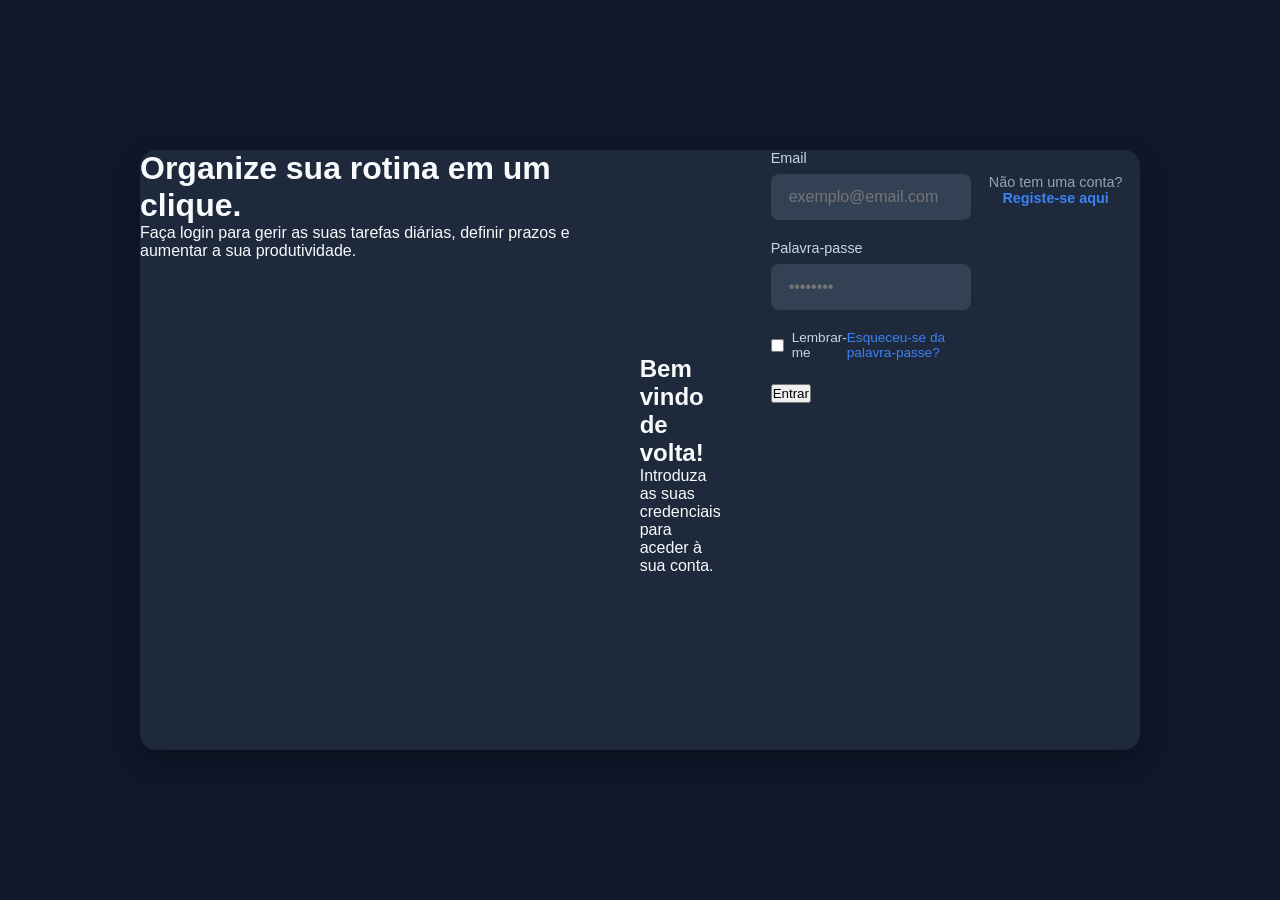
==== index.html @ a26d4cc4 "criação" ====
<!DOCTYPE html>
<html lang="pt-BR">
<head>
    <meta charset="UTF-8">
    <meta name="viewport" content="width=device-width, initial-scale=1.0">
    <link rel="stylesheet" href="style.css">
    <title>Login</title>
</head>
<body>
    <div class="container">
        <div class="tarefas">
            <h1>Organize sua rotina em um clique.</h1>
            <p>Faça login para gerir as suas tarefas diárias, definir prazos e aumentar a sua produtividade.</p>
        </div>
        <div class="form-container">
            <div class="form-header"></div>
            <h2> Bem vindo de volta!</h2>
            <p>Introduza as suas credenciais para aceder à sua conta.</p>
        </div>
        <form id="loginForm" onsubmit="handleLogin(event)">
            <div class="input-group">
                <label for="Email">Email</label>
                <input type="email" id="email" placeholder="exemplo@email.com" required>
            </div>

            <div class="input-group">
                    <label for="password">Palavra-passe</label>
                    <input type="password" id="password" placeholder="••••••••" required>
                </div>
                  <div class="form-actions">
                    <label class="remember-me">
                        <input type="checkbox"> Lembrar-me
                    </label>
                    <a href="#" class="forgot-password">Esqueceu-se da palavra-passe?</a>
                </div>
                <button type="submit">Entrar</button>
        </form>
        <div class="form-footer">
                Não tem uma conta? <a href="#">Registe-se aqui</a>
            </div>
    </div>
    <script src="tarefas.js"></script>
</body>
</html>
---- style.css ----
* {
            margin: 0;
            padding: 0;
            box-sizing: border-box;
            font-family: 'Segoe UI', Tahoma, Geneva, Verdana, sans-serif;
        }

        body {
            background-color: #0f172a;
            color: #f8fafc;
            display: flex;
            align-items: center;
            justify-content: center;
            min-height: 100vh;
        }

        .container {
            display: flex;
            width: 100%;
            max-width: 1000px;
            height: 600px;
            background-color: #1e293b;
            border-radius: 16px;
            overflow: hidden;
            box-shadow: 0 10px 25px rgba(0, 0, 0, 0.3);
        }

        /* Lado Esquerdo - Painel de Produtividade */
        .sidebar {
            flex: 1;
            background: linear-gradient(135deg, #2563eb, #1d4ed8);
            display: flex;
            flex-direction: column;
            justify-content: center;
            padding: 40px;
            position: relative;
        }

        .sidebar h1 {
            font-size: 2.5rem;
            font-weight: 700;
            line-height: 1.2;
            margin-bottom: 16px;
        }

        .sidebar p {
            color: #bfdbfe;
            font-size: 1.1rem;
            line-height: 1.6;
        }

        /* Lado Direito - Formulário de Login */
        .form-container {
            flex: 1;
            display: flex;
            flex-direction: column;
            justify-content: center;
            padding: 50px;
            background-color: #1e293b;
        }

        .form-header {
            margin-bottom: 30px;
        }

        .form-header h2 {
            font-size: 1.8rem;
            margin-bottom: 8px;
        }

        .form-header p {
            color: #94a3b8;
            font-size: 0.95rem;
        }

        .input-group {
            margin-bottom: 20px;
            position: relative;
        }

        .input-group label {
            display: block;
            margin-bottom: 8px;
            color: #cbd5e1;
            font-size: 0.9rem;
        }

        .input-group input {
            width: 100%;
            padding: 12px 16px;
            background-color: #334155;
            border: 2px solid transparent;
            border-radius: 8px;
            color: #fff;
            font-size: 1rem;
            transition: all 0.3s ease;
        }

        .input-group input:focus {
            outline: none;
            border-color: #2563eb;
            background-color: #1e293b;
        }

        .form-actions {
            display: flex;
            justify-content: space-between;
            align-items: center;
            margin-bottom: 24px;
            font-size: 0.85rem;
        }

        .remember-me {
            display: flex;
            align-items: center;
            gap: 8px;
            color: #cbd5e1;
            cursor: pointer;
        }

        .forgot-password {
            color: #3b82f6;
            text-decoration: none;
            transition: color 0.2s;
        }

        .forgot-password:hover {
            color: #2563eb;
            text-decoration: underline;
        }

        .btn-login {
            width: 100%;
            padding: 14px;
            background-color: #2563eb;
            color: #fff;
            border: none;
            border-radius: 8px;
            font-size: 1rem;
            font-weight: 600;
            cursor: pointer;
            transition: background-color 0.2s;
        }

        .btn-login:hover {
            background-color: #1d4ed8;
        }

        .form-footer {
            margin-top: 24px;
            text-align: center;
            font-size: 0.9rem;
            color: #94a3b8;
        }

        .form-footer a {
            color: #3b82f6;
            text-decoration: none;
            font-weight: 600;
        }

        .form-footer a:hover {
            text-decoration: underline;
        }

        /* Responsividade para Dispositivos Móveis */
        @media (max-width: 768px) {
            .container {
                flex-direction: column;
                height: auto;
                max-width: 450px;
                margin: 20px;
            }

            .sidebar {
                padding: 30px;
                text-align: center;
            }

            .sidebar h1 {
                font-size: 1.8rem;
            }

            .form-container {
                padding: 30px;
            }
        }
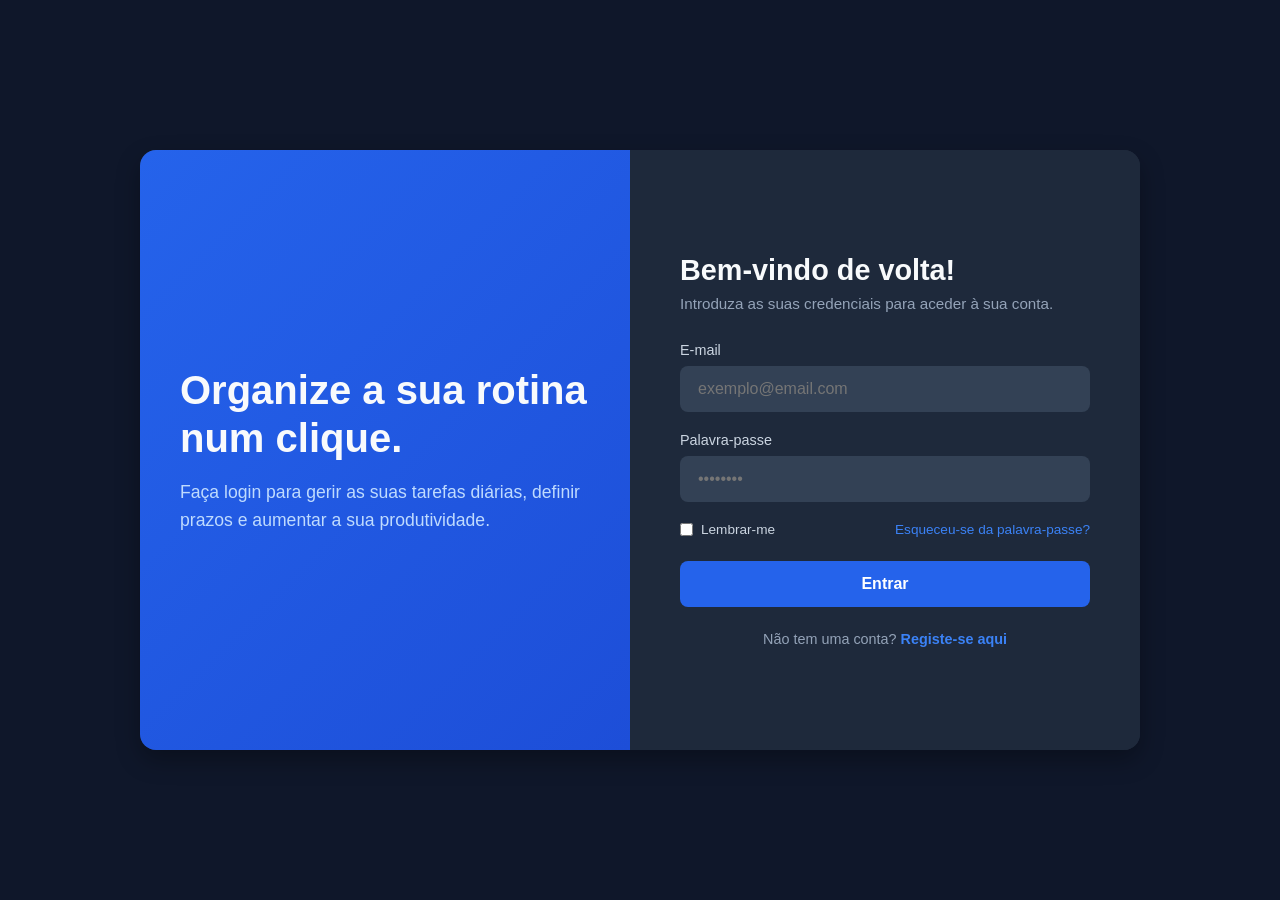
==== commit aa9c13b2: "alteração" ====
--- a/index.html
+++ b/index.html
@@ -1,44 +1,253 @@
 <!DOCTYPE html>
-<html lang="pt-BR">
+<html lang="pt-PT">
 <head>
     <meta charset="UTF-8">
     <meta name="viewport" content="width=device-width, initial-scale=1.0">
-    <link rel="stylesheet" href="style.css">
-    <title>Login</title>
+    <title>Gerenciador de Tarefas - Login</title>
+    <style>
+        * {
+            margin: 0;
+            padding: 0;
+            box-sizing: border-box;
+            font-family: 'Segoe UI', Tahoma, Geneva, Verdana, sans-serif;
+        }
+
+        body {
+            background-color: #0f172a;
+            color: #f8fafc;
+            display: flex;
+            align-items: center;
+            justify-content: center;
+            min-height: 100vh;
+        }
+
+        .container {
+            display: flex;
+            width: 100%;
+            max-width: 1000px;
+            height: 600px;
+            background-color: #1e293b;
+            border-radius: 16px;
+            overflow: hidden;
+            box-shadow: 0 10px 25px rgba(0, 0, 0, 0.3);
+        }
+
+        /* Lado Esquerdo - Painel de Produtividade */
+        .sidebar {
+            flex: 1;
+            background: linear-gradient(135deg, #2563eb, #1d4ed8);
+            display: flex;
+            flex-direction: column;
+            justify-content: center;
+            padding: 40px;
+            position: relative;
+        }
+
+        .sidebar h1 {
+            font-size: 2.5rem;
+            font-weight: 700;
+            line-height: 1.2;
+            margin-bottom: 16px;
+        }
+
+        .sidebar p {
+            color: #bfdbfe;
+            font-size: 1.1rem;
+            line-height: 1.6;
+        }
+
+        /* Lado Direito - Formulário de Login */
+        .form-container {
+            flex: 1;
+            display: flex;
+            flex-direction: column;
+            justify-content: center;
+            padding: 50px;
+            background-color: #1e293b;
+        }
+
+        .form-header {
+            margin-bottom: 30px;
+        }
+
+        .form-header h2 {
+            font-size: 1.8rem;
+            margin-bottom: 8px;
+        }
+
+        .form-header p {
+            color: #94a3b8;
+            font-size: 0.95rem;
+        }
+
+        .input-group {
+            margin-bottom: 20px;
+            position: relative;
+        }
+
+        .input-group label {
+            display: block;
+            margin-bottom: 8px;
+            color: #cbd5e1;
+            font-size: 0.9rem;
+        }
+
+        .input-group input {
+            width: 100%;
+            padding: 12px 16px;
+            background-color: #334155;
+            border: 2px solid transparent;
+            border-radius: 8px;
+            color: #fff;
+            font-size: 1rem;
+            transition: all 0.3s ease;
+        }
+
+        .input-group input:focus {
+            outline: none;
+            border-color: #2563eb;
+            background-color: #1e293b;
+        }
+
+        .form-actions {
+            display: flex;
+            justify-content: space-between;
+            align-items: center;
+            margin-bottom: 24px;
+            font-size: 0.85rem;
+        }
+
+        .remember-me {
+            display: flex;
+            align-items: center;
+            gap: 8px;
+            color: #cbd5e1;
+            cursor: pointer;
+        }
+
+        .forgot-password {
+            color: #3b82f6;
+            text-decoration: none;
+            transition: color 0.2s;
+        }
+
+        .forgot-password:hover {
+            color: #2563eb;
+            text-decoration: underline;
+        }
+
+        .btn-login {
+            width: 100%;
+            padding: 14px;
+            background-color: #2563eb;
+            color: #fff;
+            border: none;
+            border-radius: 8px;
+            font-size: 1rem;
+            font-weight: 600;
+            cursor: pointer;
+            transition: background-color 0.2s;
+        }
+
+        .btn-login:hover {
+            background-color: #1d4ed8;
+        }
+
+        .form-footer {
+            margin-top: 24px;
+            text-align: center;
+            font-size: 0.9rem;
+            color: #94a3b8;
+        }
+
+        .form-footer a {
+            color: #3b82f6;
+            text-decoration: none;
+            font-weight: 600;
+        }
+
+        .form-footer a:hover {
+            text-decoration: underline;
+        }
+
+        /* Responsividade para Dispositivos Móveis */
+        @media (max-width: 768px) {
+            .container {
+                flex-direction: column;
+                height: auto;
+                max-width: 450px;
+                margin: 20px;
+            }
+
+            .sidebar {
+                padding: 30px;
+                text-align: center;
+            }
+
+            .sidebar h1 {
+                font-size: 1.8rem;
+            }
+
+            .form-container {
+                padding: 30px;
+            }
+        }
+    </style>
 </head>
 <body>
+
     <div class="container">
-        <div class="tarefas">
-            <h1>Organize sua rotina em um clique.</h1>
+        <!-- Lado Esquerdo: Mensagem Inspiracional -->
+        <div class="sidebar">
+            <h1>Organize a sua rotina num clique.</h1>
             <p>Faça login para gerir as suas tarefas diárias, definir prazos e aumentar a sua produtividade.</p>
         </div>
+
+        <!-- Lado Direito: Formulário -->
         <div class="form-container">
-            <div class="form-header"></div>
-            <h2> Bem vindo de volta!</h2>
-            <p>Introduza as suas credenciais para aceder à sua conta.</p>
-        </div>
-        <form id="loginForm" onsubmit="handleLogin(event)">
-            <div class="input-group">
-                <label for="Email">Email</label>
-                <input type="email" id="email" placeholder="exemplo@email.com" required>
+            <div class="form-header">
+                <h2>Bem-vindo de volta!</h2>
+                <p>Introduza as suas credenciais para aceder à sua conta.</p>
             </div>
 
-            <div class="input-group">
+            <form id="loginForm" onsubmit="handleLogin(event)">
+                <div class="input-group">
+                    <label for="email">E-mail</label>
+                    <input type="email" id="email" placeholder="exemplo@email.com" required>
+                </div>
+
+                <div class="input-group">
                     <label for="password">Palavra-passe</label>
                     <input type="password" id="password" placeholder="••••••••" required>
                 </div>
-                  <div class="form-actions">
+
+                <div class="form-actions">
                     <label class="remember-me">
                         <input type="checkbox"> Lembrar-me
                     </label>
                     <a href="#" class="forgot-password">Esqueceu-se da palavra-passe?</a>
                 </div>
-                <button type="submit">Entrar</button>
-        </form>
-        <div class="form-footer">
+
+                <button type="submit" class="btn-login">Entrar</button>
+            </form>
+
+            <div class="form-footer">
                 Não tem uma conta? <a href="#">Registe-se aqui</a>
             </div>
+        </div>
     </div>
-    <script src="tarefas.js"></script>
+
+    <script>
+        function handleLogin(event) {
+            event.preventDefault();
+            const email = document.getElementById('email').value;
+            const password = document.getElementById('password').value;
+            
+            // Aqui ligará a lógica do seu Backend futuramente
+            console.log('Tentativa de login com:', { email, password });
+            alert('Lógica de login acionada! Próximo passo: conectar à API.');
+        }
+    </script>
+
 </body>
-</html>+</html>
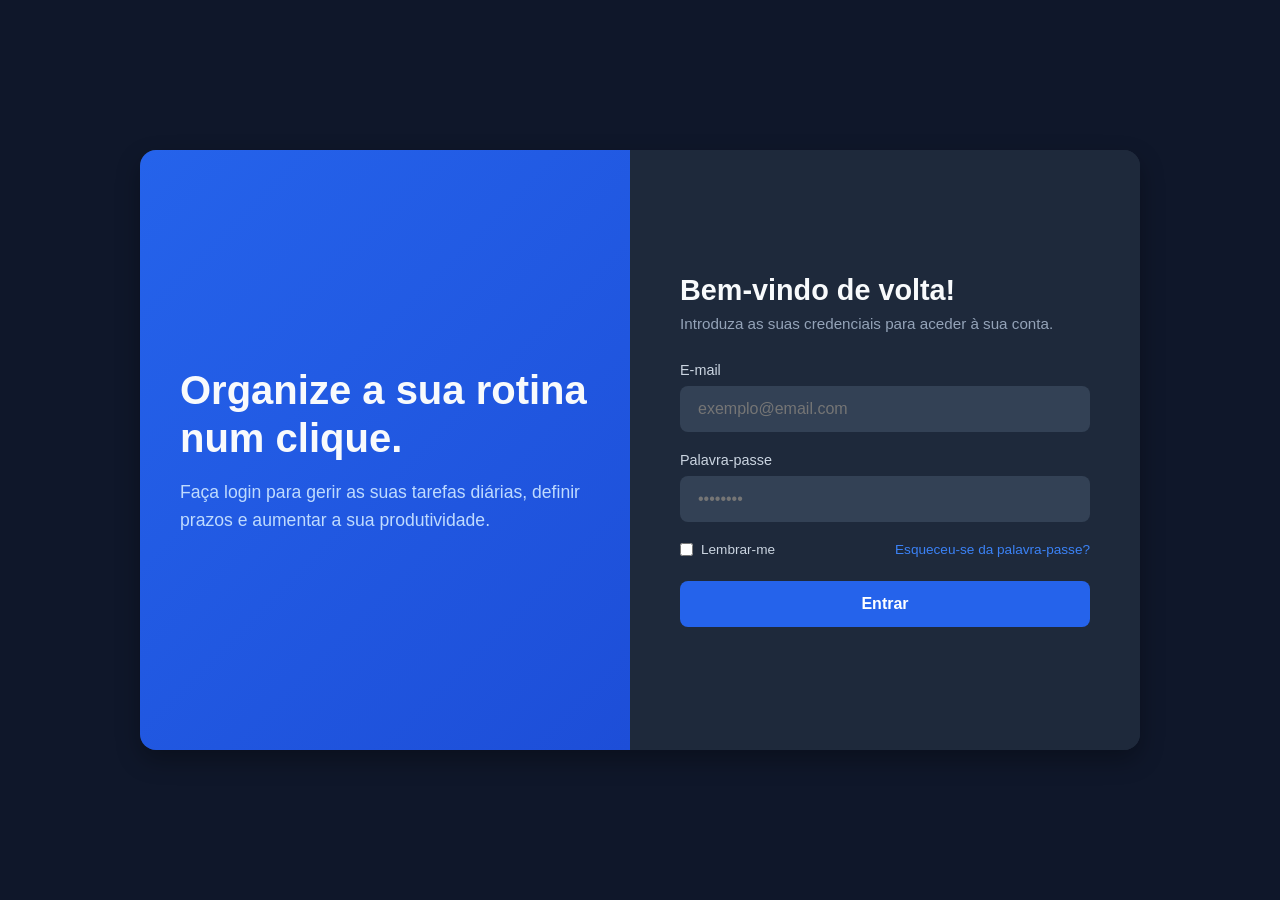
==== commit ca43ed3c: "alteração" ====
--- a/index.html
+++ b/index.html
@@ -197,57 +197,49 @@
 <body>
 
     <div class="container">
-        <!-- Lado Esquerdo: Mensagem Inspiracional -->
+      
         <div class="sidebar">
             <h1>Organize a sua rotina num clique.</h1>
             <p>Faça login para gerir as suas tarefas diárias, definir prazos e aumentar a sua produtividade.</p>
         </div>
 
-        <!-- Lado Direito: Formulário -->
+        
         <div class="form-container">
             <div class="form-header">
                 <h2>Bem-vindo de volta!</h2>
                 <p>Introduza as suas credenciais para aceder à sua conta.</p>
             </div>
 
-            <form id="loginForm" onsubmit="handleLogin(event)">
-                <div class="input-group">
-                    <label for="email">E-mail</label>
-                    <input type="email" id="email" placeholder="exemplo@email.com" required>
-                </div>
-
-                <div class="input-group">
-                    <label for="password">Palavra-passe</label>
-                    <input type="password" id="password" placeholder="••••••••" required>
-                </div>
-
-                <div class="form-actions">
-                    <label class="remember-me">
-                        <input type="checkbox"> Lembrar-me
-                    </label>
-                    <a href="#" class="forgot-password">Esqueceu-se da palavra-passe?</a>
-                </div>
-
-                <button type="submit" class="btn-login">Entrar</button>
-            </form>
-
-            <div class="form-footer">
-                Não tem uma conta? <a href="#">Registe-se aqui</a>
-            </div>
-        </div>
+           <form id="loginForm" onsubmit="redirecionarDireto(event)">
+    <div class="input-group">
+        <label for="email">E-mail</label>
+        <input type="email" id="email" placeholder="exemplo@email.com" required>
     </div>
 
-    <script>
-        function handleLogin(event) {
-            event.preventDefault();
-            const email = document.getElementById('email').value;
-            const password = document.getElementById('password').value;
-            
-            // Aqui ligará a lógica do seu Backend futuramente
-            console.log('Tentativa de login com:', { email, password });
-            alert('Lógica de login acionada! Próximo passo: conectar à API.');
-        }
-    </script>
-
+    <div class="input-group">
+        <label for="password">Palavra-passe</label>
+        <input type="password" id="password" placeholder="••••••••" required>
+    </div>
+
+    <div class="form-actions">
+        <label class="remember-me">
+            <input type="checkbox"> Lembrar-me
+        </label>
+        <a href="#" class="forgot-password">Esqueceu-se da palavra-passe?</a>
+    </div>
+
+    <button type="submit" class="btn-login">Entrar</button>
+</form>
+<script>
+    function redirecionarDireto(event) {
+        event.preventDefault(); // Impede o bloqueio da página
+        
+        // Salva um token fictício para uso no painel
+        localStorage.setItem('userToken', 'login_confirmado_local');
+        
+        // Força o navegador a ir direto para o dashboard
+        window.location.href = "dashboard.html";
+    }
+</script>
 </body>
 </html>
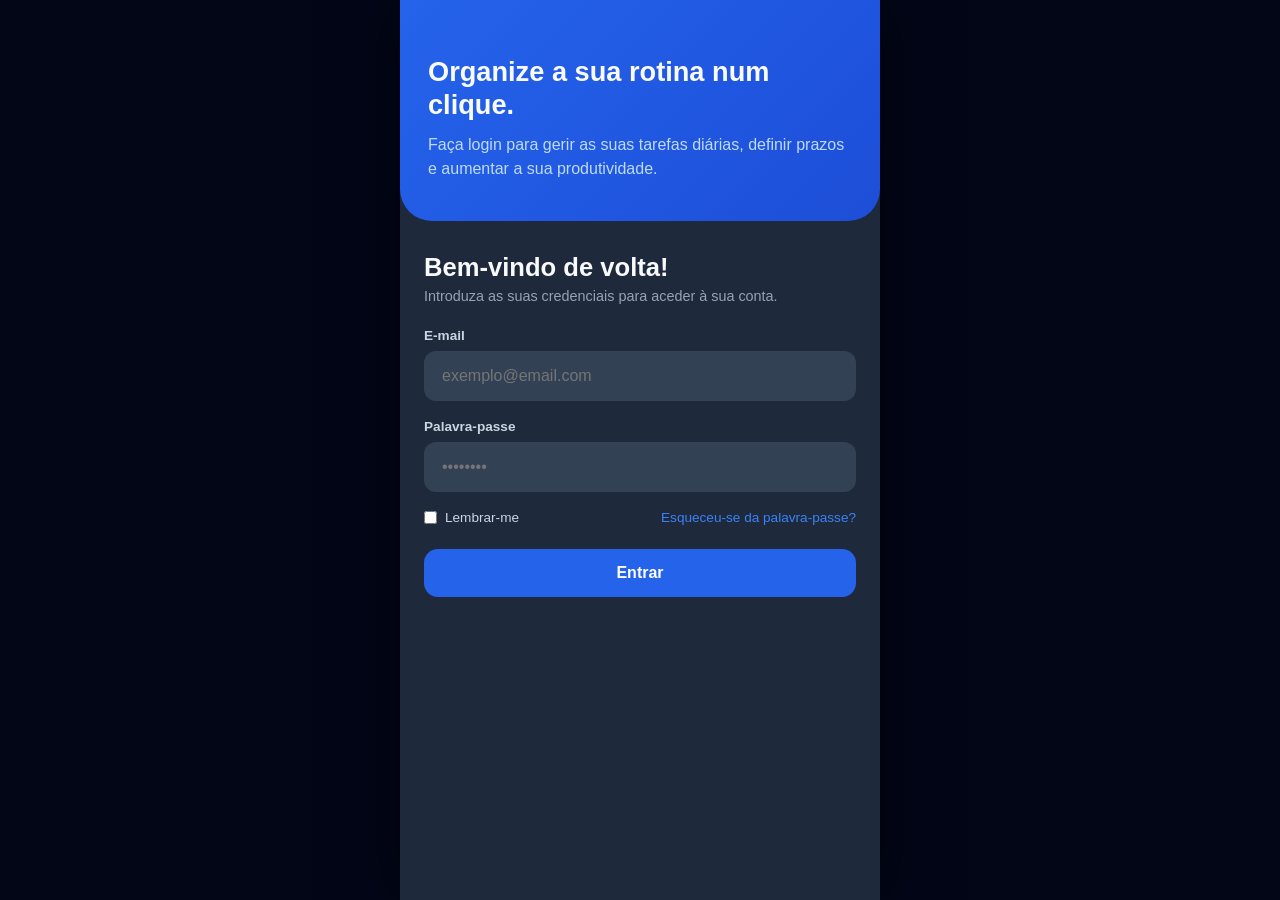
==== commit ccc307d1: "alteração" ====
--- a/index.html
+++ b/index.html
@@ -2,7 +2,11 @@
 <html lang="pt-PT">
 <head>
     <meta charset="UTF-8">
-    <meta name="viewport" content="width=device-width, initial-scale=1.0">
+    <meta name="viewport" content="width=device-width, initial-scale=1.0, viewport-fit=cover, maximum-scale=1">
+    <meta name="theme-color" content="#0f172a">
+    <meta name="mobile-web-app-capable" content="yes">
+    <meta name="apple-mobile-web-app-capable" content="yes">
+    <meta name="apple-mobile-web-app-status-bar-style" content="black-translucent">
     <title>Gerenciador de Tarefas - Login</title>
     <style>
         * {
@@ -12,99 +16,98 @@
             font-family: 'Segoe UI', Tahoma, Geneva, Verdana, sans-serif;
         }
 
+        html { background: #020617; }
         body {
             background-color: #0f172a;
             color: #f8fafc;
             display: flex;
-            align-items: center;
-            justify-content: center;
+            align-items: stretch;
             min-height: 100vh;
+            min-height: 100dvh;
+            max-width: 480px;
+            margin: 0 auto;
+            -webkit-tap-highlight-color: transparent;
+            box-shadow: 0 0 60px rgba(0,0,0,.6);
         }
 
         .container {
             display: flex;
+            flex-direction: column;
             width: 100%;
-            max-width: 1000px;
-            height: 600px;
+            min-height: 100dvh;
             background-color: #1e293b;
-            border-radius: 16px;
-            overflow: hidden;
-            box-shadow: 0 10px 25px rgba(0, 0, 0, 0.3);
-        }
-
-        /* Lado Esquerdo - Painel de Produtividade */
+        }
+
         .sidebar {
-            flex: 1;
             background: linear-gradient(135deg, #2563eb, #1d4ed8);
             display: flex;
             flex-direction: column;
             justify-content: center;
-            padding: 40px;
-            position: relative;
+            padding: calc(56px + env(safe-area-inset-top)) 28px 40px;
+            border-radius: 0 0 32px 32px;
         }
 
         .sidebar h1 {
-            font-size: 2.5rem;
+            font-size: 1.7rem;
             font-weight: 700;
             line-height: 1.2;
-            margin-bottom: 16px;
+            margin-bottom: 12px;
         }
 
         .sidebar p {
             color: #bfdbfe;
-            font-size: 1.1rem;
-            line-height: 1.6;
-        }
-
-        /* Lado Direito - Formulário de Login */
+            font-size: 1rem;
+            line-height: 1.5;
+        }
+
         .form-container {
             flex: 1;
             display: flex;
             flex-direction: column;
-            justify-content: center;
-            padding: 50px;
+            justify-content: flex-start;
+            padding: 32px 24px calc(24px + env(safe-area-inset-bottom));
             background-color: #1e293b;
         }
 
         .form-header {
-            margin-bottom: 30px;
+            margin-bottom: 24px;
         }
 
         .form-header h2 {
-            font-size: 1.8rem;
-            margin-bottom: 8px;
+            font-size: 1.6rem;
+            margin-bottom: 6px;
         }
 
         .form-header p {
             color: #94a3b8;
-            font-size: 0.95rem;
+            font-size: 0.9rem;
         }
 
         .input-group {
-            margin-bottom: 20px;
-            position: relative;
+            margin-bottom: 18px;
         }
 
         .input-group label {
             display: block;
             margin-bottom: 8px;
             color: #cbd5e1;
-            font-size: 0.9rem;
+            font-size: 0.85rem;
+            font-weight: 600;
         }
 
         .input-group input {
             width: 100%;
-            padding: 12px 16px;
+            padding: 14px 16px;
             background-color: #334155;
             border: 2px solid transparent;
-            border-radius: 8px;
+            border-radius: 12px;
             color: #fff;
-            font-size: 1rem;
-            transition: all 0.3s ease;
+            font-size: 16px;
+            outline: none;
+            transition: all 0.2s ease;
         }
 
         .input-group input:focus {
-            outline: none;
             border-color: #2563eb;
             background-color: #1e293b;
         }
@@ -115,6 +118,8 @@
             align-items: center;
             margin-bottom: 24px;
             font-size: 0.85rem;
+            flex-wrap: wrap;
+            gap: 10px;
         }
 
         .remember-me {
@@ -128,118 +133,68 @@
         .forgot-password {
             color: #3b82f6;
             text-decoration: none;
-            transition: color 0.2s;
-        }
-
-        .forgot-password:hover {
-            color: #2563eb;
-            text-decoration: underline;
         }
 
         .btn-login {
             width: 100%;
-            padding: 14px;
+            padding: 15px;
             background-color: #2563eb;
             color: #fff;
             border: none;
-            border-radius: 8px;
+            border-radius: 14px;
             font-size: 1rem;
             font-weight: 600;
             cursor: pointer;
-            transition: background-color 0.2s;
-        }
-
-        .btn-login:hover {
-            background-color: #1d4ed8;
-        }
-
-        .form-footer {
-            margin-top: 24px;
-            text-align: center;
-            font-size: 0.9rem;
-            color: #94a3b8;
-        }
-
-        .form-footer a {
-            color: #3b82f6;
-            text-decoration: none;
-            font-weight: 600;
-        }
-
-        .form-footer a:hover {
-            text-decoration: underline;
-        }
-
-        /* Responsividade para Dispositivos Móveis */
-        @media (max-width: 768px) {
-            .container {
-                flex-direction: column;
-                height: auto;
-                max-width: 450px;
-                margin: 20px;
-            }
-
-            .sidebar {
-                padding: 30px;
-                text-align: center;
-            }
-
-            .sidebar h1 {
-                font-size: 1.8rem;
-            }
-
-            .form-container {
-                padding: 30px;
-            }
+            transition: background-color 0.2s, transform 0.1s;
+        }
+
+        .btn-login:active {
+            transform: scale(0.98);
         }
     </style>
 </head>
 <body>
-
     <div class="container">
-      
         <div class="sidebar">
             <h1>Organize a sua rotina num clique.</h1>
             <p>Faça login para gerir as suas tarefas diárias, definir prazos e aumentar a sua produtividade.</p>
         </div>
 
-        
         <div class="form-container">
             <div class="form-header">
                 <h2>Bem-vindo de volta!</h2>
                 <p>Introduza as suas credenciais para aceder à sua conta.</p>
             </div>
 
-           <form id="loginForm" onsubmit="redirecionarDireto(event)">
-    <div class="input-group">
-        <label for="email">E-mail</label>
-        <input type="email" id="email" placeholder="exemplo@email.com" required>
+            <form id="loginForm" onsubmit="redirecionarDireto(event)">
+                <div class="input-group">
+                    <label for="email">E-mail</label>
+                    <input type="email" id="email" placeholder="exemplo@email.com" required>
+                </div>
+
+                <div class="input-group">
+                    <label for="password">Palavra-passe</label>
+                    <input type="password" id="password" placeholder="••••••••" required>
+                </div>
+
+                <div class="form-actions">
+                    <label class="remember-me">
+                        <input type="checkbox"> Lembrar-me
+                    </label>
+                    <a href="#" class="forgot-password">Esqueceu-se da palavra-passe?</a>
+                </div>
+
+                <button type="submit" class="btn-login">Entrar</button>
+            </form>
+        </div>
     </div>
 
-    <div class="input-group">
-        <label for="password">Palavra-passe</label>
-        <input type="password" id="password" placeholder="••••••••" required>
-    </div>
-
-    <div class="form-actions">
-        <label class="remember-me">
-            <input type="checkbox"> Lembrar-me
-        </label>
-        <a href="#" class="forgot-password">Esqueceu-se da palavra-passe?</a>
-    </div>
-
-    <button type="submit" class="btn-login">Entrar</button>
-</form>
-<script>
-    function redirecionarDireto(event) {
-        event.preventDefault(); // Impede o bloqueio da página
-        
-        // Salva um token fictício para uso no painel
-        localStorage.setItem('userToken', 'login_confirmado_local');
-        
-        // Força o navegador a ir direto para o dashboard
-        window.location.href = "dashboard.html";
-    }
-</script>
+    <script>
+        function redirecionarDireto(event) {
+            event.preventDefault();
+            localStorage.setItem('userToken', 'login_confirmado_local');
+            window.location.href = "dashboard.html";
+        }
+    </script>
 </body>
 </html>
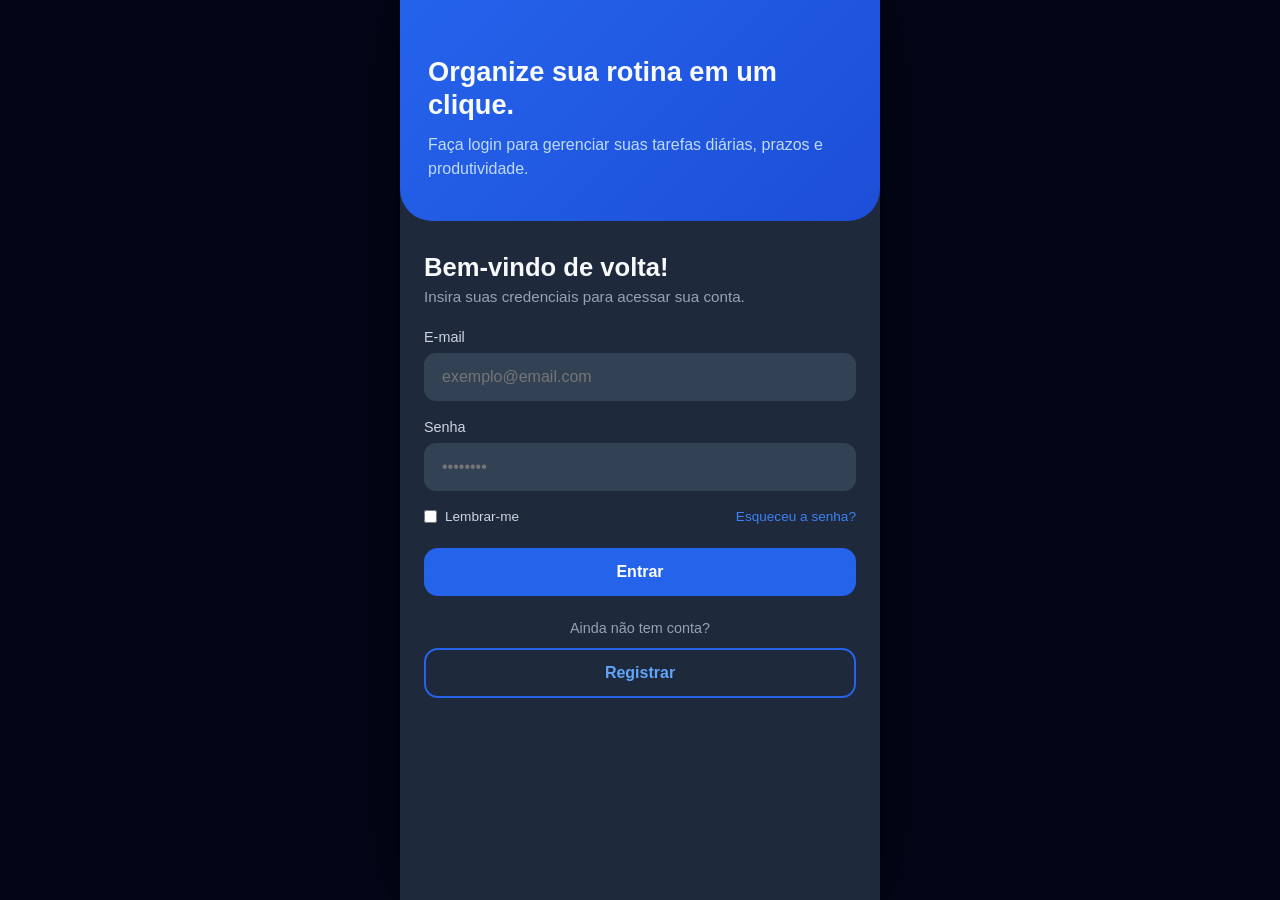
==== commit 900eefba: "alteração" ====
--- a/index.html
+++ b/index.html
@@ -1,5 +1,5 @@
 <!DOCTYPE html>
-<html lang="pt-PT">
+<html lang="pt-BR">
 <head>
     <meta charset="UTF-8">
     <meta name="viewport" content="width=device-width, initial-scale=1.0, viewport-fit=cover, maximum-scale=1">
@@ -16,18 +16,38 @@
             font-family: 'Segoe UI', Tahoma, Geneva, Verdana, sans-serif;
         }
 
-        html { background: #020617; }
+        html {
+            background: #020617;
+        }
+
         body {
-            background-color: #0f172a;
+            background-color: #1e293b;
             color: #f8fafc;
-            display: flex;
-            align-items: stretch;
+            max-width: 480px;
+            margin: 0 auto !important;
             min-height: 100vh;
             min-height: 100dvh;
-            max-width: 480px;
-            margin: 0 auto;
+            display: flex;
+            flex-direction: column;
             -webkit-tap-highlight-color: transparent;
-            box-shadow: 0 0 60px rgba(0,0,0,.6);
+            overscroll-behavior: none;
+            user-select: none;
+            -webkit-user-select: none;
+            box-shadow: 0 0 60px rgba(0, 0, 0, .6);
+        }
+
+        input {
+            font-size: 16px !important;
+            user-select: text;
+            -webkit-user-select: text;
+        }
+
+        button, a {
+            touch-action: manipulation;
+        }
+
+        button:active, .btn-login:active {
+            transform: scale(.96);
         }
 
         .container {
@@ -35,14 +55,10 @@
             flex-direction: column;
             width: 100%;
             min-height: 100dvh;
-            background-color: #1e293b;
         }
 
         .sidebar {
             background: linear-gradient(135deg, #2563eb, #1d4ed8);
-            display: flex;
-            flex-direction: column;
-            justify-content: center;
             padding: calc(56px + env(safe-area-inset-top)) 28px 40px;
             border-radius: 0 0 32px 32px;
         }
@@ -66,7 +82,6 @@
             flex-direction: column;
             justify-content: flex-start;
             padding: 32px 24px calc(24px + env(safe-area-inset-bottom));
-            background-color: #1e293b;
         }
 
         .form-header {
@@ -80,7 +95,7 @@
 
         .form-header p {
             color: #94a3b8;
-            font-size: 0.9rem;
+            font-size: 0.95rem;
         }
 
         .input-group {
@@ -91,23 +106,22 @@
             display: block;
             margin-bottom: 8px;
             color: #cbd5e1;
-            font-size: 0.85rem;
-            font-weight: 600;
+            font-size: 0.9rem;
         }
 
         .input-group input {
             width: 100%;
-            padding: 14px 16px;
+            padding: 13px 16px;
             background-color: #334155;
             border: 2px solid transparent;
             border-radius: 12px;
             color: #fff;
-            font-size: 16px;
+            font-size: 1rem;
+            transition: all 0.3s ease;
+        }
+
+        .input-group input:focus {
             outline: none;
-            transition: all 0.2s ease;
-        }
-
-        .input-group input:focus {
             border-color: #2563eb;
             background-color: #1e293b;
         }
@@ -133,6 +147,7 @@
         .forgot-password {
             color: #3b82f6;
             text-decoration: none;
+            font-weight: 500;
         }
 
         .btn-login {
@@ -145,25 +160,42 @@
             font-size: 1rem;
             font-weight: 600;
             cursor: pointer;
-            transition: background-color 0.2s, transform 0.1s;
-        }
-
-        .btn-login:active {
-            transform: scale(0.98);
+            transition: background-color 0.2s;
+        }
+
+        .btn-register {
+            display: block;
+            text-align: center;
+            text-decoration: none;
+            margin-top: 12px;
+            padding: 14px;
+            border-radius: 14px;
+            border: 2px solid #2563eb;
+            color: #60a5fa;
+            font-weight: 600;
+            font-size: 1rem;
+        }
+
+        .form-footer {
+            margin-top: 24px;
+            text-align: center;
+            font-size: 0.9rem;
+            color: #94a3b8;
         }
     </style>
 </head>
 <body>
+
     <div class="container">
         <div class="sidebar">
-            <h1>Organize a sua rotina num clique.</h1>
-            <p>Faça login para gerir as suas tarefas diárias, definir prazos e aumentar a sua produtividade.</p>
+            <h1>Organize sua rotina em um clique.</h1>
+            <p>Faça login para gerenciar suas tarefas diárias, prazos e produtividade.</p>
         </div>
 
         <div class="form-container">
             <div class="form-header">
                 <h2>Bem-vindo de volta!</h2>
-                <p>Introduza as suas credenciais para aceder à sua conta.</p>
+                <p>Insira suas credenciais para acessar sua conta.</p>
             </div>
 
             <form id="loginForm" onsubmit="redirecionarDireto(event)">
@@ -173,7 +205,7 @@
                 </div>
 
                 <div class="input-group">
-                    <label for="password">Palavra-passe</label>
+                    <label for="password">Senha</label>
                     <input type="password" id="password" placeholder="••••••••" required>
                 </div>
 
@@ -181,11 +213,14 @@
                     <label class="remember-me">
                         <input type="checkbox"> Lembrar-me
                     </label>
-                    <a href="#" class="forgot-password">Esqueceu-se da palavra-passe?</a>
+                    <a href="esqueci-senha.html" class="forgot-password">Esqueceu a senha?</a>
                 </div>
 
                 <button type="submit" class="btn-login">Entrar</button>
             </form>
+
+            <div class="form-footer">Ainda não tem conta?</div>
+            <a href="registrar.html" class="btn-register">Registrar</a>
         </div>
     </div>
 
